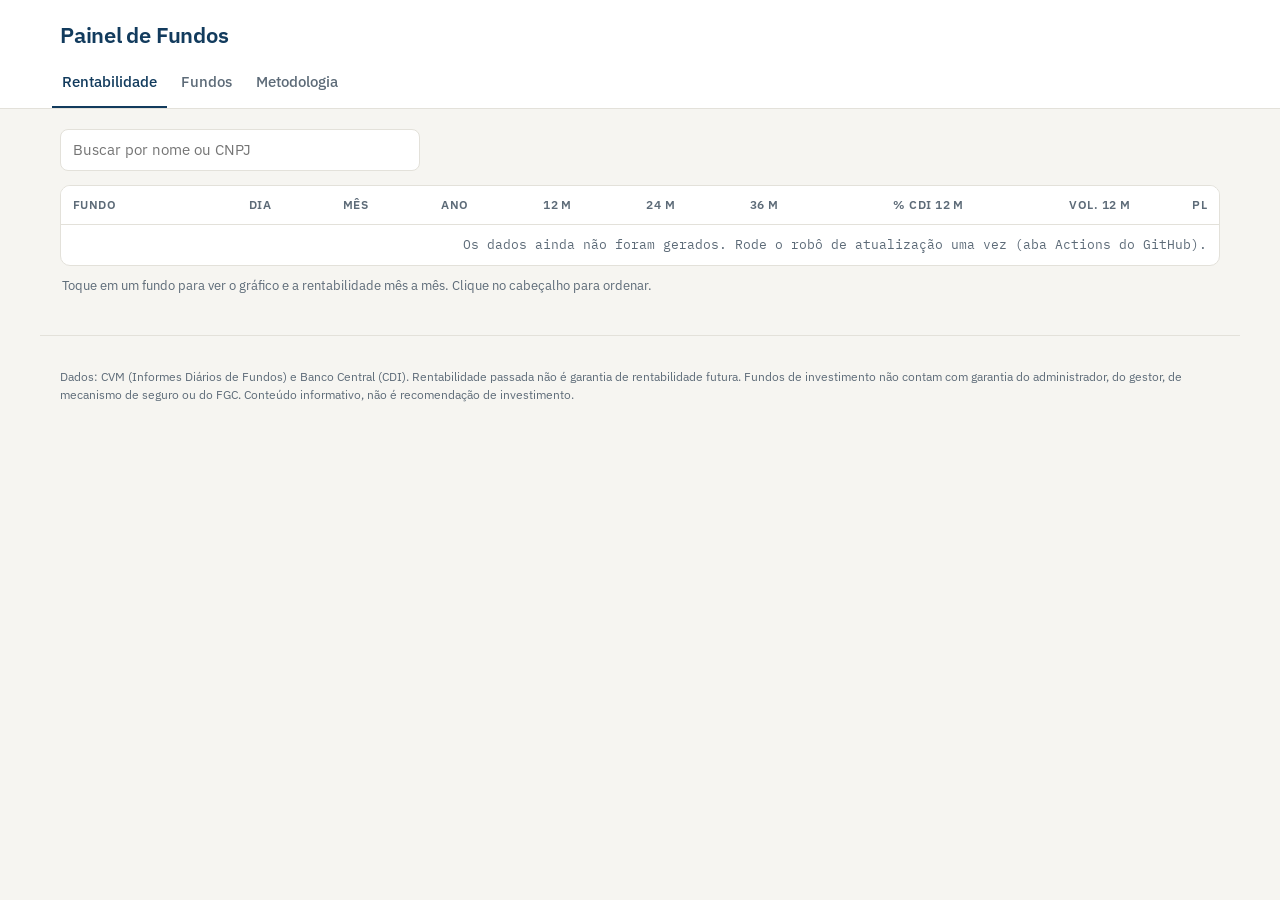
==== docs/index.html @ d27b445f "Add files via upload" ====
<!doctype html>
<html lang="pt-BR">
<head>
  <meta charset="utf-8">
  <meta name="viewport" content="width=device-width, initial-scale=1">
  <title>Painel de Fundos</title>
  <meta name="description" content="Rentabilidade de fundos de investimento com base nos informes diários da CVM.">
  <link rel="preconnect" href="https://fonts.googleapis.com">
  <link rel="preconnect" href="https://fonts.gstatic.com" crossorigin>
  <link href="https://fonts.googleapis.com/css2?family=IBM+Plex+Sans:wght@400;500;600&family=IBM+Plex+Mono:wght@400;500&display=swap" rel="stylesheet">
  <link rel="stylesheet" href="style.css">
  <link rel="icon" href="data:image/svg+xml,%3Csvg xmlns='http://www.w3.org/2000/svg' viewBox='0 0 32 32'%3E%3Crect width='32' height='32' rx='7' fill='%23123b5d'/%3E%3Cpath d='M7 22l6-7 5 4 7-9' stroke='%23fff' stroke-width='3' fill='none' stroke-linecap='round' stroke-linejoin='round'/%3E%3C/svg%3E">
</head>
<body>
  <header class="topo">
    <div class="topo-int">
      <div>
        <h1 id="titulo">Painel de Fundos</h1>
        <p id="subtitulo" class="sub"></p>
      </div>
      <div class="carimbo" id="carimbo">Carregando…</div>
    </div>
    <nav class="abas" role="tablist">
      <button role="tab" class="aba ativa" data-aba="rent">Rentabilidade</button>
      <button role="tab" class="aba" data-aba="fundos">Fundos</button>
      <button role="tab" class="aba" data-aba="metodo">Metodologia</button>
    </nav>
  </header>

  <main>
    <!-- ===================== RENTABILIDADE ===================== -->
    <section id="aba-rent" class="painel ativo">
      <div class="filtros">
        <input id="busca" type="search" placeholder="Buscar por nome ou CNPJ" autocomplete="off">
        <div id="categorias" class="chips"></div>
      </div>

      <div class="tabela-wrap">
        <table class="tabela" id="tabela">
          <thead>
            <tr>
              <th data-col="nome" class="txt fixa">Fundo</th>
              <th data-col="dia">Dia</th>
              <th data-col="mes">Mês</th>
              <th data-col="ano">Ano</th>
              <th data-col="m12">12 m</th>
              <th data-col="m24">24 m</th>
              <th data-col="m36">36 m</th>
              <th data-col="pct12">% CDI 12 m</th>
              <th data-col="vol12">Vol. 12 m</th>
              <th data-col="pl">PL</th>
            </tr>
          </thead>
          <tbody id="corpo"></tbody>
        </table>
      </div>
      <p class="nota">Toque em um fundo para ver o gráfico e a rentabilidade mês a mês. Clique no cabeçalho para ordenar.</p>
    </section>

    <!-- ===================== FUNDOS (gestão) ===================== -->
    <section id="aba-fundos" class="painel">
      <div class="cartao gestao">
        <div>
          <h2>Lista de fundos acompanhados</h2>
          <p>A lista fica no arquivo <code>fundos.yaml</code> do repositório. Ao salvar uma alteração, o robô roda sozinho, baixa o histórico dos fundos novos e republica o site em poucos minutos.</p>
        </div>
        <div class="acoes" id="acoes-gestao"></div>
      </div>
      <div id="avisos"></div>
      <div class="tabela-wrap">
        <table class="tabela simples">
          <thead><tr><th class="txt">Fundo</th><th class="txt">CNPJ</th><th class="txt">Categoria</th><th class="txt">Situação</th><th>Última cota</th><th>Histórico desde</th></tr></thead>
          <tbody id="corpo-fundos"></tbody>
        </table>
      </div>
    </section>

    <!-- ===================== METODOLOGIA ===================== -->
    <section id="aba-metodo" class="painel">
      <div class="cartao texto">
        <h2>Fonte dos dados</h2>
        <p>As cotas, o patrimônio líquido e o número de cotistas vêm dos <strong>Informes Diários</strong> publicados pela CVM no Portal de Dados Abertos (dados.cvm.gov.br). O CDI vem do Banco Central (SGS, série 12). O painel é atualizado automaticamente todos os dias; como os administradores enviam o informe à CVM com defasagem, a data da última cota costuma ser de 1 a 2 dias úteis atrás.</p>
        <h2>Como calculamos</h2>
        <ul>
          <li><strong>Dia:</strong> variação da cota em relação à cota anterior divulgada.</li>
          <li><strong>Mês / Ano:</strong> variação desde a última cota do mês / ano anterior.</li>
          <li><strong>12, 24, 36 meses:</strong> variação desde a última cota disponível na data equivalente.</li>
          <li><strong>% CDI:</strong> retorno do fundo dividido pelo CDI acumulado no mesmo intervalo de datas.</li>
          <li><strong>Volatilidade:</strong> desvio-padrão dos retornos diários dos últimos 12 meses, anualizado (√252).</li>
          <li><strong>Drawdown máximo:</strong> maior queda da cota a partir de um pico anterior.</li>
        </ul>
        <p>Os retornos são líquidos de taxas de administração e performance (já descontadas na cota) e brutos de impostos.</p>
        <h2>Aviso importante</h2>
        <p class="aviso-legal">Rentabilidade obtida no passado não representa garantia de rentabilidade futura. Fundos de investimento não contam com garantia do administrador, do gestor, de qualquer mecanismo de seguro ou do Fundo Garantidor de Créditos (FGC). Leia a lâmina de informações essenciais e o regulamento antes de investir. Para avaliar a performance de um fundo, é recomendável uma análise de, no mínimo, 12 meses. Este painel tem caráter informativo e não constitui recomendação de investimento.</p>
      </div>
    </section>
  </main>

  <!-- ===================== DETALHE ===================== -->
  <div class="veu" id="veu" hidden></div>
  <aside class="detalhe" id="detalhe" hidden aria-modal="true" role="dialog">
    <div class="det-topo">
      <div>
        <div class="det-cat" id="det-cat"></div>
        <h2 id="det-nome"></h2>
        <div class="det-cnpj" id="det-cnpj"></div>
      </div>
      <button class="fechar" id="fechar" aria-label="Fechar">×</button>
    </div>
    <div class="kpis" id="kpis"></div>
    <div class="grafico-cab">
      <div class="legenda"><span class="lg fundo"></span>Fundo <span class="lg cdi"></span>CDI</div>
      <div class="periodos" id="periodos"></div>
    </div>
    <div class="grafico" id="grafico"></div>
    <h3>Rentabilidade mês a mês</h3>
    <p class="nota">Valor de cima: fundo. Valor de baixo: % do CDI no mês.</p>
    <div class="tabela-wrap"><table class="mensal" id="mensal"></table></div>
    <p class="aviso-legal pequeno">Rentabilidade passada não é garantia de rentabilidade futura. Fundos não contam com garantia do FGC.</p>
  </aside>

  <footer class="rodape">
    <p>Dados: CVM (Informes Diários de Fundos) e Banco Central (CDI). Rentabilidade passada não é garantia de rentabilidade futura. Fundos de investimento não contam com garantia do administrador, do gestor, de mecanismo de seguro ou do FGC. Conteúdo informativo, não é recomendação de investimento.</p>
  </footer>

  <script src="app.js"></script>
</body>
</html>
---- docs/style.css ----
:root {
  --fundo: #f6f5f1;
  --papel: #ffffff;
  --tinta: #14202b;
  --suave: #5d6b78;
  --linha: #e3e1da;
  --marca: #123b5d;
  --marca-2: #2b6a9b;
  --cdi: #b08a3e;
  --pos: #11795a;
  --neg: #b4362c;
  --alerta: #a5670b;
  --hover: #f0eee8;
  --raio: 10px;
  --mono: "IBM Plex Mono", ui-monospace, SFMono-Regular, Menlo, monospace;
  --sans: "IBM Plex Sans", system-ui, -apple-system, "Segoe UI", sans-serif;
}
@media (prefers-color-scheme: dark) {
  :root {
    --fundo: #0e1419; --papel: #151d24; --tinta: #e6ebef; --suave: #93a1ad;
    --linha: #26323c; --marca: #8cc3ee; --marca-2: #8cc3ee; --cdi: #d9b36a;
    --pos: #4cc79b; --neg: #f07a6e; --alerta: #e2a54a; --hover: #1b252e;
  }
}
* { box-sizing: border-box; }
html, body { margin: 0; }
body {
  background: var(--fundo); color: var(--tinta); font-family: var(--sans);
  font-size: 15px; line-height: 1.5; -webkit-font-smoothing: antialiased;
}
code { font-family: var(--mono); font-size: .9em; background: var(--hover); padding: 1px 5px; border-radius: 4px; }

/* topo */
.topo { background: var(--papel); border-bottom: 1px solid var(--linha); position: sticky; top: 0; z-index: 5; }
.topo-int { max-width: 1200px; margin: 0 auto; padding: 18px 20px 8px; display: flex; justify-content: space-between; gap: 16px; align-items: flex-end; flex-wrap: wrap; }
h1 { margin: 0; font-size: 22px; font-weight: 600; letter-spacing: -.01em; color: var(--marca); }
.sub { margin: 2px 0 0; color: var(--suave); font-size: 14px; }
.carimbo { font-family: var(--mono); font-size: 12px; color: var(--suave); text-align: right; }
.carimbo strong { color: var(--tinta); font-weight: 500; }
.abas { max-width: 1200px; margin: 0 auto; padding: 0 12px; display: flex; gap: 4px; overflow-x: auto; }
.aba { background: none; border: 0; padding: 10px 10px 12px; font: inherit; font-weight: 500; color: var(--suave); cursor: pointer; border-bottom: 2px solid transparent; white-space: nowrap; }
.aba:hover { color: var(--tinta); }
.aba.ativa { color: var(--marca); border-bottom-color: var(--marca); }

main { max-width: 1200px; margin: 0 auto; padding: 20px; }
.painel { display: none; }
.painel.ativo { display: block; }

/* filtros */
.filtros { display: flex; gap: 12px; flex-wrap: wrap; align-items: center; margin-bottom: 14px; }
#busca { flex: 1 1 240px; max-width: 360px; padding: 9px 12px; border: 1px solid var(--linha); border-radius: 8px; background: var(--papel); color: var(--tinta); font: inherit; }
#busca:focus { outline: 2px solid var(--marca-2); outline-offset: -1px; }
.chips { display: flex; gap: 6px; flex-wrap: wrap; }
.chip { border: 1px solid var(--linha); background: var(--papel); color: var(--tinta); padding: 6px 12px; border-radius: 99px; font: inherit; font-size: 13px; cursor: pointer; }
.chip.ativo { background: var(--marca); border-color: var(--marca); color: var(--papel); }

/* tabelas */
.tabela-wrap { overflow-x: auto; background: var(--papel); border: 1px solid var(--linha); border-radius: var(--raio); }
.tabela { width: 100%; border-collapse: collapse; font-size: 14px; }
.tabela th, .tabela td { padding: 10px 12px; text-align: right; white-space: nowrap; border-bottom: 1px solid var(--linha); }
.tabela th { font-size: 12px; font-weight: 600; color: var(--suave); text-transform: uppercase; letter-spacing: .04em; cursor: pointer; user-select: none; background: var(--papel); position: sticky; top: 0; }
.tabela.simples th { cursor: default; }
.tabela th.ordem::after { content: " ↓"; }
.tabela th.ordem.asc::after { content: " ↑"; }
.tabela .txt { text-align: left; }
.tabela td { font-family: var(--mono); font-size: 13px; font-variant-numeric: tabular-nums; }
.tabela td.txt { font-family: var(--sans); font-size: 14px; }
.tabela tbody tr { cursor: pointer; }
.tabela.simples tbody tr { cursor: default; }
.tabela tbody tr:hover { background: var(--hover); }
.tabela tbody tr:last-child td { border-bottom: 0; }
.fixa { position: sticky; left: 0; background: var(--papel); z-index: 1; }
tr:hover .fixa { background: var(--hover); }
.nome-fundo { font-weight: 500; white-space: normal; min-width: 200px; max-width: 320px; display: block; }
.meta-fundo { font-family: var(--mono); font-size: 11px; color: var(--suave); }
tr.ref td { background: color-mix(in srgb, var(--cdi) 8%, var(--papel)); cursor: default; }
tr.ref .nome-fundo { color: var(--cdi); }
.pos { color: var(--pos); }
.neg { color: var(--neg); }
.nd { color: var(--suave); }
.nota { color: var(--suave); font-size: 13px; margin: 10px 2px; }

/* cartões */
.cartao { background: var(--papel); border: 1px solid var(--linha); border-radius: var(--raio); padding: 20px; margin-bottom: 16px; }
.cartao h2 { margin: 0 0 6px; font-size: 17px; }
.cartao p { margin: 0 0 10px; color: var(--suave); }
.gestao { display: flex; justify-content: space-between; gap: 20px; flex-wrap: wrap; align-items: center; }
.gestao > div:first-child { flex: 1 1 380px; }
.acoes { display: flex; gap: 8px; flex-wrap: wrap; }
.botao { display: inline-block; padding: 9px 14px; border-radius: 8px; font-weight: 500; text-decoration: none; font-size: 14px; border: 1px solid var(--marca); color: var(--marca); background: var(--papel); }
.botao.primario { background: var(--marca); color: var(--papel); }
.botao[aria-disabled="true"] { opacity: .45; pointer-events: none; }
.texto h2 { margin-top: 18px; }
.texto h2:first-child { margin-top: 0; }
.texto ul { color: var(--suave); padding-left: 20px; }
.texto li { margin-bottom: 4px; }
.aviso-legal { font-size: 13px; color: var(--suave); border-left: 3px solid var(--cdi); padding-left: 12px; }
.aviso-legal.pequeno { font-size: 12px; margin-top: 18px; }
.selo { display: inline-block; padding: 2px 8px; border-radius: 99px; font-size: 12px; font-weight: 500; font-family: var(--sans); }
.selo.ok { background: color-mix(in srgb, var(--pos) 14%, transparent); color: var(--pos); }
.selo.defasado { background: color-mix(in srgb, var(--alerta) 16%, transparent); color: var(--alerta); }
.selo.nao_encontrado { background: color-mix(in srgb, var(--neg) 14%, transparent); color: var(--neg); }
.selo.inativo { background: var(--hover); color: var(--suave); }
.alerta { background: color-mix(in srgb, var(--alerta) 10%, var(--papel)); border: 1px solid color-mix(in srgb, var(--alerta) 35%, transparent); border-radius: var(--raio); padding: 12px 16px; margin-bottom: 16px; font-size: 14px; }
.alerta ul { margin: 6px 0 0; padding-left: 18px; }

/* detalhe */
.veu { position: fixed; inset: 0; background: rgba(10, 18, 26, .45); z-index: 9; }
.detalhe { position: fixed; top: 0; right: 0; bottom: 0; width: min(860px, 100%); background: var(--fundo); z-index: 10; overflow-y: auto; padding: 22px 24px 40px; box-shadow: -12px 0 40px rgba(0,0,0,.18); }
.det-topo { display: flex; justify-content: space-between; gap: 12px; align-items: flex-start; }
.det-topo h2 { margin: 2px 0; font-size: 21px; line-height: 1.25; }
.det-cat { font-size: 12px; text-transform: uppercase; letter-spacing: .06em; color: var(--marca-2); font-weight: 600; }
.det-cnpj { font-family: var(--mono); font-size: 12px; color: var(--suave); }
.fechar { background: var(--papel); border: 1px solid var(--linha); color: var(--tinta); width: 36px; height: 36px; border-radius: 50%; font-size: 22px; line-height: 1; cursor: pointer; flex: none; }
.kpis { display: grid; grid-template-columns: repeat(auto-fit, minmax(112px, 1fr)); gap: 10px; margin: 18px 0; }
.kpi { background: var(--papel); border: 1px solid var(--linha); border-radius: var(--raio); padding: 10px 12px; }
.kpi .r { font-size: 11px; text-transform: uppercase; letter-spacing: .05em; color: var(--suave); }
.kpi .v { font-family: var(--mono); font-size: 18px; font-weight: 500; margin-top: 2px; }
.kpi .s { font-family: var(--mono); font-size: 11px; color: var(--suave); }
.grafico-cab { display: flex; justify-content: space-between; align-items: center; flex-wrap: wrap; gap: 8px; margin-bottom: 8px; }
.legenda { font-size: 13px; color: var(--suave); display: flex; align-items: center; gap: 6px; }
.lg { display: inline-block; width: 14px; height: 3px; border-radius: 2px; margin-left: 8px; }
.lg.fundo { background: var(--marca-2); margin-left: 0; }
.lg.cdi { background: var(--cdi); }
.periodos { display: flex; gap: 4px; }
.periodos button { border: 1px solid var(--linha); background: var(--papel); color: var(--tinta); font: inherit; font-size: 12px; padding: 4px 9px; border-radius: 6px; cursor: pointer; }
.periodos button.ativo { background: var(--marca); color: var(--papel); border-color: var(--marca); }
.periodos button:disabled { opacity: .35; cursor: default; }
.grafico { background: var(--papel); border: 1px solid var(--linha); border-radius: var(--raio); padding: 8px; position: relative; }
.grafico svg { display: block; width: 100%; height: auto; }
.grafico .eixo { font-family: var(--mono); font-size: 10px; fill: var(--suave); }
.grafico .grade { stroke: var(--linha); stroke-width: 1; }
.grafico .zero { stroke: var(--suave); stroke-width: 1; stroke-dasharray: 3 3; opacity: .6; }
.dica { position: absolute; pointer-events: none; background: var(--tinta); color: var(--papel); font-family: var(--mono); font-size: 11px; padding: 6px 8px; border-radius: 6px; white-space: nowrap; transform: translate(-50%, -110%); }
.detalhe h3 { margin: 26px 0 0; font-size: 16px; }
.mensal { border-collapse: collapse; width: 100%; font-family: var(--mono); font-size: 12px; font-variant-numeric: tabular-nums; }
.mensal th, .mensal td { padding: 6px 7px; text-align: right; border-bottom: 1px solid var(--linha); white-space: nowrap; }
.mensal th { font-family: var(--sans); font-size: 11px; color: var(--suave); font-weight: 600; text-transform: uppercase; }
.mensal td:first-child, .mensal th:first-child { text-align: left; font-weight: 600; position: sticky; left: 0; background: var(--papel); }
.mensal td.tot { font-weight: 600; border-left: 1px solid var(--linha); }
.mensal .p { display: block; font-size: 10px; color: var(--suave); }

.rodape { max-width: 1200px; margin: 10px auto 0; padding: 20px; font-size: 12px; color: var(--suave); border-top: 1px solid var(--linha); }
.vazio { padding: 30px; text-align: center; color: var(--suave); font-family: var(--sans); }

@media (max-width: 640px) {
  .topo-int { padding: 14px 16px 6px; }
  .carimbo { text-align: left; }
  main { padding: 14px 16px; }
  h1 { font-size: 19px; }
  .detalhe { padding: 16px 16px 40px; }
  .nome-fundo { min-width: 150px; max-width: 180px; }
  .tabela th, .tabela td { padding: 9px 9px; }
}
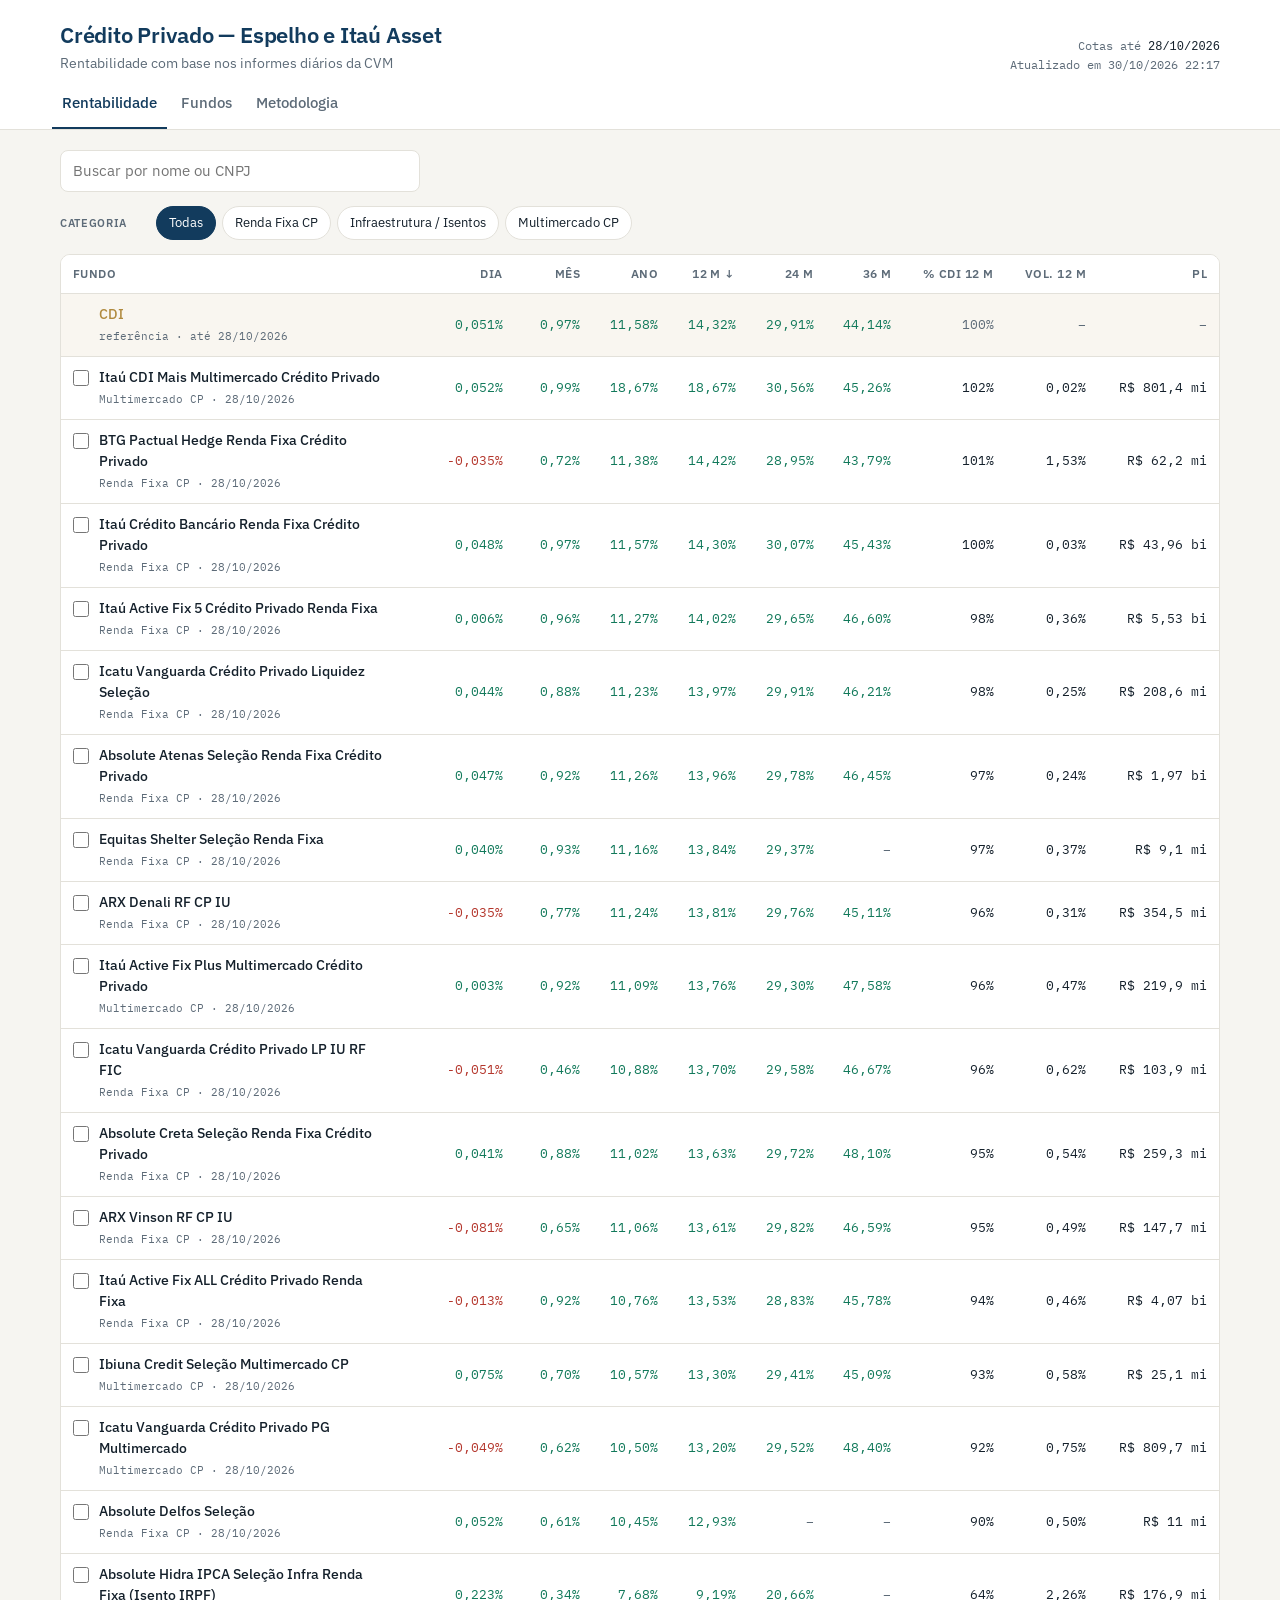
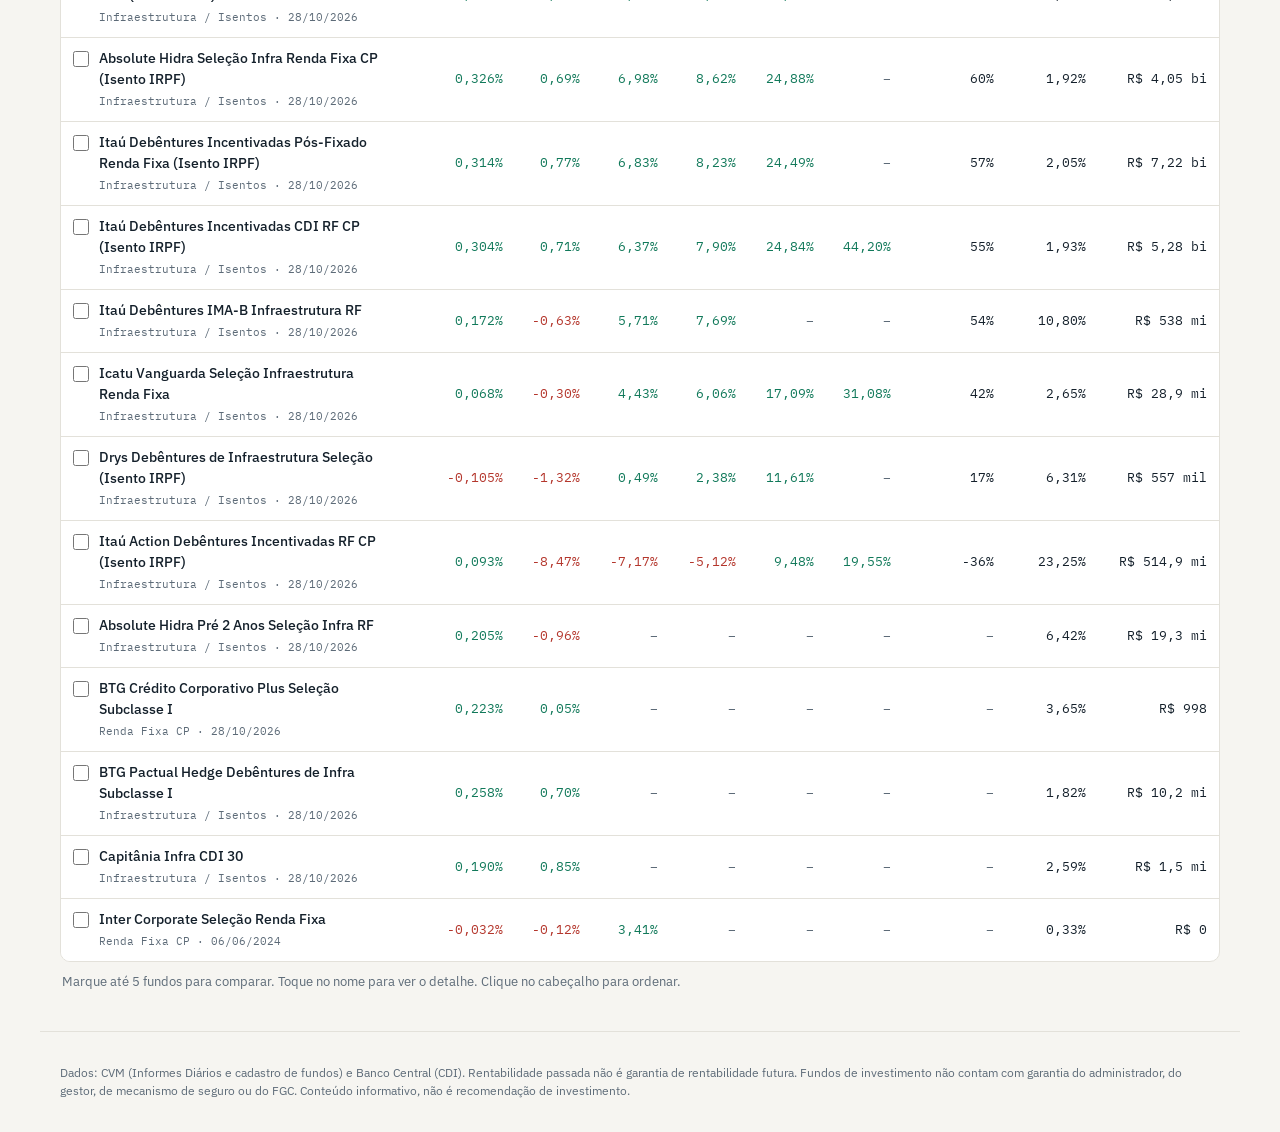
==== commit 32dce30d: "Add files via upload" ====
--- a/docs/index.html
+++ b/docs/index.html
@@ -32,7 +32,14 @@
     <section id="aba-rent" class="painel ativo">
       <div class="filtros">
         <input id="busca" type="search" placeholder="Buscar por nome ou CNPJ" autocomplete="off">
-        <div id="categorias" class="chips"></div>
+        <label class="chave-gu" title="Mostra o retorno equivalente bruto dos fundos isentos de IR">
+          <input type="checkbox" id="gu"><span class="trilho"></span>
+          <span>Gross-up dos isentos <small id="gu-aliq"></small></span>
+        </label>
+      </div>
+      <div class="filtros-chips">
+        <div class="grupo-chips"><span class="rotulo-chips">Categoria</span><div id="categorias" class="chips"></div></div>
+        <div class="grupo-chips" id="grupo-dist"><span class="rotulo-chips">Distribuição</span><div id="distribuicoes" class="chips"></div></div>
       </div>
 
       <div class="tabela-wrap">
@@ -54,7 +61,7 @@
           <tbody id="corpo"></tbody>
         </table>
       </div>
-      <p class="nota">Toque em um fundo para ver o gráfico e a rentabilidade mês a mês. Clique no cabeçalho para ordenar.</p>
+      <p class="nota" id="nota-tabela">Marque até 5 fundos para comparar. Toque no nome para ver o detalhe. Clique no cabeçalho para ordenar.</p>
     </section>
 
     <!-- ===================== FUNDOS (gestão) ===================== -->
@@ -62,14 +69,14 @@
       <div class="cartao gestao">
         <div>
           <h2>Lista de fundos acompanhados</h2>
-          <p>A lista fica no arquivo <code>fundos.yaml</code> do repositório. Ao salvar uma alteração, o robô roda sozinho, baixa o histórico dos fundos novos e republica o site em poucos minutos.</p>
+          <p>A lista fica no arquivo <code>fundos.yaml</code> do repositório e só o dono do repositório pode alterá-la. Ao salvar uma alteração, o robô roda sozinho, baixa o histórico dos fundos novos e republica o site em poucos minutos.</p>
         </div>
         <div class="acoes" id="acoes-gestao"></div>
       </div>
       <div id="avisos"></div>
       <div class="tabela-wrap">
         <table class="tabela simples">
-          <thead><tr><th class="txt">Fundo</th><th class="txt">CNPJ</th><th class="txt">Categoria</th><th class="txt">Situação</th><th>Última cota</th><th>Histórico desde</th></tr></thead>
+          <thead><tr><th class="txt">Fundo</th><th class="txt">CNPJ</th><th class="txt">Categoria</th><th class="txt">Distribuição</th><th class="txt">IR</th><th class="txt">Situação</th><th>Última cota</th><th>Histórico desde</th></tr></thead>
           <tbody id="corpo-fundos"></tbody>
         </table>
       </div>
@@ -79,48 +86,51 @@
     <section id="aba-metodo" class="painel">
       <div class="cartao texto">
         <h2>Fonte dos dados</h2>
-        <p>As cotas, o patrimônio líquido e o número de cotistas vêm dos <strong>Informes Diários</strong> publicados pela CVM no Portal de Dados Abertos (dados.cvm.gov.br). O CDI vem do Banco Central (SGS, série 12). O painel é atualizado automaticamente todos os dias; como os administradores enviam o informe à CVM com defasagem, a data da última cota costuma ser de 1 a 2 dias úteis atrás.</p>
+        <p>As cotas, o patrimônio líquido, as captações e o número de cotistas vêm dos <strong>Informes Diários</strong> publicados pela CVM no Portal de Dados Abertos (dados.cvm.gov.br). Gestor, administrador e classificação vêm do <strong>cadastro de fundos da CVM</strong>. O CDI vem do Banco Central (SGS, série 12). O painel é atualizado automaticamente duas vezes por dia; como os administradores enviam o informe à CVM com defasagem, a data da última cota costuma ser de 1 a 2 dias úteis atrás.</p>
         <h2>Como calculamos</h2>
         <ul>
           <li><strong>Dia:</strong> variação da cota em relação à cota anterior divulgada.</li>
           <li><strong>Mês / Ano:</strong> variação desde a última cota do mês / ano anterior.</li>
-          <li><strong>12, 24, 36 meses:</strong> variação desde a última cota disponível na data equivalente.</li>
+          <li><strong>12, 24, 36 meses:</strong> variação desde a cota da data equivalente.</li>
           <li><strong>% CDI:</strong> retorno do fundo dividido pelo CDI acumulado no mesmo intervalo de datas.</li>
           <li><strong>Volatilidade:</strong> desvio-padrão dos retornos diários dos últimos 12 meses, anualizado (√252).</li>
-          <li><strong>Drawdown máximo:</strong> maior queda da cota a partir de um pico anterior.</li>
+          <li><strong>Maior queda (drawdown):</strong> maior perda da cota a partir de um pico anterior.</li>
+          <li><strong>Consistência:</strong> em quantos dos últimos 24 meses fechados o fundo rendeu pelo menos o CDI.</li>
         </ul>
         <p>Os retornos são líquidos de taxas de administração e performance (já descontadas na cota) e brutos de impostos.</p>
+        <h2>Gross-up dos fundos isentos</h2>
+        <p>Fundos de debêntures incentivadas (Lei 12.431) são isentos de IR para pessoa física, enquanto os demais pagam IR no resgate. Para comparar os dois na mesma base, a opção <em>Gross-up dos isentos</em> mostra o retorno bruto que um fundo tributado precisaria entregar para chegar ao mesmo resultado líquido: <strong>retorno ÷ (1 − alíquota)</strong>. Usamos a alíquota de <span class="aliq-txt">15%</span> (prazo acima de 2 anos). Valores com gross-up aparecem marcados com <span class="tag-gu">GU</span>.</p>
+        <h2>Qualidade dos dados</h2>
+        <p>O robô verifica os dados todos os dias. Se faltam cotas de um fundo na CVM por mais de 10 dias, os períodos que dependem dessas datas aparecem como “–”, em vez de um número calculado sobre uma base errada. Variações diárias muito fora do padrão do próprio fundo são sinalizadas: quando vários fundos da lista se movem juntos no mesmo dia, o caso é tratado como movimento de mercado; quando só um fundo se move, aparece um alerta para conferência. Os dados nunca são alterados: o painel mostra exatamente o que está na CVM.</p>
         <h2>Aviso importante</h2>
         <p class="aviso-legal">Rentabilidade obtida no passado não representa garantia de rentabilidade futura. Fundos de investimento não contam com garantia do administrador, do gestor, de qualquer mecanismo de seguro ou do Fundo Garantidor de Créditos (FGC). Leia a lâmina de informações essenciais e o regulamento antes de investir. Para avaliar a performance de um fundo, é recomendável uma análise de, no mínimo, 12 meses. Este painel tem caráter informativo e não constitui recomendação de investimento.</p>
       </div>
     </section>
   </main>
 
-  <!-- ===================== DETALHE ===================== -->
+  <!-- barra de comparação -->
+  <div class="barra-comp" id="barra-comp" hidden>
+    <span id="barra-txt"></span>
+    <button class="botao" id="limpar-comp">Limpar</button>
+    <button class="botao primario" id="abrir-comp">Comparar</button>
+  </div>
+
+  <!-- painel lateral (detalhe ou comparação) -->
   <div class="veu" id="veu" hidden></div>
   <aside class="detalhe" id="detalhe" hidden aria-modal="true" role="dialog">
     <div class="det-topo">
-      <div>
-        <div class="det-cat" id="det-cat"></div>
-        <h2 id="det-nome"></h2>
-        <div class="det-cnpj" id="det-cnpj"></div>
+      <div id="det-cab"></div>
+      <div class="det-botoes">
+        <button class="mini" id="copiar" title="Copiar link">Copiar link</button>
+        <button class="fechar" id="fechar" aria-label="Fechar">×</button>
       </div>
-      <button class="fechar" id="fechar" aria-label="Fechar">×</button>
     </div>
-    <div class="kpis" id="kpis"></div>
-    <div class="grafico-cab">
-      <div class="legenda"><span class="lg fundo"></span>Fundo <span class="lg cdi"></span>CDI</div>
-      <div class="periodos" id="periodos"></div>
-    </div>
-    <div class="grafico" id="grafico"></div>
-    <h3>Rentabilidade mês a mês</h3>
-    <p class="nota">Valor de cima: fundo. Valor de baixo: % do CDI no mês.</p>
-    <div class="tabela-wrap"><table class="mensal" id="mensal"></table></div>
+    <div id="det-corpo"></div>
     <p class="aviso-legal pequeno">Rentabilidade passada não é garantia de rentabilidade futura. Fundos não contam com garantia do FGC.</p>
   </aside>
 
   <footer class="rodape">
-    <p>Dados: CVM (Informes Diários de Fundos) e Banco Central (CDI). Rentabilidade passada não é garantia de rentabilidade futura. Fundos de investimento não contam com garantia do administrador, do gestor, de mecanismo de seguro ou do FGC. Conteúdo informativo, não é recomendação de investimento.</p>
+    <p>Dados: CVM (Informes Diários e cadastro de fundos) e Banco Central (CDI). Rentabilidade passada não é garantia de rentabilidade futura. Fundos de investimento não contam com garantia do administrador, do gestor, de mecanismo de seguro ou do FGC. Conteúdo informativo, não é recomendação de investimento.</p>
   </footer>
 
   <script src="app.js"></script>
--- a/docs/style.css
+++ b/docs/style.css
@@ -11,6 +11,7 @@
   --neg: #b4362c;
   --alerta: #a5670b;
   --hover: #f0eee8;
+  --s1: #2563a8; --s2: #d0582a; --s3: #1d8a5a; --s4: #8a4fc4; --s5: #c2185b;
   --raio: 10px;
   --mono: "IBM Plex Mono", ui-monospace, SFMono-Regular, Menlo, monospace;
   --sans: "IBM Plex Sans", system-ui, -apple-system, "Segoe UI", sans-serif;
@@ -20,6 +21,7 @@
     --fundo: #0e1419; --papel: #151d24; --tinta: #e6ebef; --suave: #93a1ad;
     --linha: #26323c; --marca: #8cc3ee; --marca-2: #8cc3ee; --cdi: #d9b36a;
     --pos: #4cc79b; --neg: #f07a6e; --alerta: #e2a54a; --hover: #1b252e;
+    --s1: #7fb6ea; --s2: #f08a5d; --s3: #5fcf9a; --s4: #b994ec; --s5: #f06d9e;
   }
 }
 * { box-sizing: border-box; }
@@ -120,8 +122,8 @@
 .grafico-cab { display: flex; justify-content: space-between; align-items: center; flex-wrap: wrap; gap: 8px; margin-bottom: 8px; }
 .legenda { font-size: 13px; color: var(--suave); display: flex; align-items: center; gap: 6px; }
 .lg { display: inline-block; width: 14px; height: 3px; border-radius: 2px; margin-left: 8px; }
-.lg.fundo { background: var(--marca-2); margin-left: 0; }
-.lg.cdi { background: var(--cdi); }
+.lg:first-child { margin-left: 0; }
+.lg.tracejado { background: repeating-linear-gradient(90deg, var(--cdi) 0 5px, transparent 5px 8px); }
 .periodos { display: flex; gap: 4px; }
 .periodos button { border: 1px solid var(--linha); background: var(--papel); color: var(--tinta); font: inherit; font-size: 12px; padding: 4px 9px; border-radius: 6px; cursor: pointer; }
 .periodos button.ativo { background: var(--marca); color: var(--papel); border-color: var(--marca); }
@@ -152,3 +154,74 @@
   .nome-fundo { min-width: 150px; max-width: 180px; }
   .tabela th, .tabela td { padding: 9px 9px; }
 }
+
+/* ---------- v2 ---------- */
+.mono { font-family: var(--mono); font-size: 12px; }
+.filtros { justify-content: space-between; }
+.filtros-chips { display: flex; flex-direction: column; gap: 8px; margin-bottom: 14px; }
+.grupo-chips { display: flex; align-items: center; gap: 10px; flex-wrap: wrap; }
+.grupo-chips[hidden] { display: none; }
+.rotulo-chips { font-size: 11px; text-transform: uppercase; letter-spacing: .06em; color: var(--suave); font-weight: 600; min-width: 86px; }
+.chave-gu { display: inline-flex; align-items: center; gap: 8px; font-size: 14px; cursor: pointer; user-select: none; }
+.chave-gu[hidden] { display: none; }
+.chave-gu input { position: absolute; opacity: 0; width: 1px; height: 1px; }
+.chave-gu .trilho { width: 34px; height: 20px; border-radius: 99px; background: var(--linha); position: relative; transition: background .15s; flex: none; }
+.chave-gu .trilho::after { content: ""; position: absolute; top: 2px; left: 2px; width: 16px; height: 16px; border-radius: 50%; background: var(--papel); box-shadow: 0 1px 2px rgba(0,0,0,.25); transition: transform .15s; }
+.chave-gu input:checked + .trilho { background: var(--marca); }
+.chave-gu input:checked + .trilho::after { transform: translateX(14px); }
+.chave-gu input:focus-visible + .trilho { outline: 2px solid var(--marca-2); outline-offset: 2px; }
+.chave-gu small { color: var(--suave); }
+
+.cel-fundo { display: flex; align-items: flex-start; gap: 10px; }
+.ck { margin: 3px 0 0; width: 16px; height: 16px; accent-color: var(--marca); cursor: pointer; flex: none; }
+.ck-vazio { width: 16px; flex: none; }
+.nome-fundo.link { background: none; border: 0; padding: 0; font: inherit; font-weight: 500; color: var(--tinta); text-align: left; cursor: pointer; }
+.nome-fundo.link:hover { color: var(--marca-2); text-decoration: underline; }
+tr.sel td, tr.sel .fixa { background: color-mix(in srgb, var(--marca-2) 7%, var(--papel)); }
+.tag-isento { color: var(--pos); font-weight: 500; font-family: var(--sans); }
+.tag-alerta { color: var(--alerta); font-weight: 500; font-family: var(--sans); }
+.tag-gu { font-family: var(--sans); font-size: 9px; font-weight: 600; letter-spacing: .04em; color: var(--marca-2); border: 1px solid currentColor; border-radius: 3px; padding: 0 3px; vertical-align: 1px; }
+td.gu { font-style: italic; }
+td.gu::after { content: "GU"; font-family: var(--sans); font-style: normal; font-size: 8px; font-weight: 600; color: var(--marca-2); margin-left: 2px; vertical-align: 5px; }
+.selo.sem_dados_recentes { background: color-mix(in srgb, var(--neg) 14%, transparent); color: var(--neg); }
+
+.barra-comp { position: fixed; left: 50%; bottom: 18px; transform: translateX(-50%); z-index: 8; background: var(--tinta); color: var(--papel); border-radius: 12px; padding: 10px 10px 10px 18px; display: flex; align-items: center; gap: 10px; box-shadow: 0 10px 30px rgba(0,0,0,.25); font-size: 14px; max-width: calc(100% - 32px); }
+.barra-comp[hidden] { display: none; }
+.barra-comp .botao { padding: 7px 12px; border-color: color-mix(in srgb, var(--papel) 40%, transparent); color: var(--papel); background: transparent; cursor: pointer; font: inherit; font-weight: 500; }
+.barra-comp .botao.primario { background: var(--papel); color: var(--tinta); border-color: var(--papel); }
+.barra-comp .botao:disabled { opacity: .4; cursor: default; }
+.toast { position: fixed; left: 50%; top: 18px; transform: translate(-50%, -80px); background: var(--tinta); color: var(--papel); padding: 9px 16px; border-radius: 8px; font-size: 14px; z-index: 20; transition: transform .2s; }
+.toast.on { transform: translate(-50%, 0); }
+
+.det-botoes { display: flex; gap: 8px; align-items: center; flex: none; }
+.mini { background: var(--papel); border: 1px solid var(--linha); color: var(--tinta); border-radius: 8px; padding: 7px 10px; font: inherit; font-size: 13px; cursor: pointer; }
+.alertas-fundo { margin-top: 14px; display: grid; gap: 6px; }
+.al { font-size: 13px; padding: 8px 12px; border-radius: 8px; border: 1px solid var(--linha); background: var(--papel); }
+.al.atencao, .al.erro { border-color: color-mix(in srgb, var(--alerta) 40%, transparent); background: color-mix(in srgb, var(--alerta) 8%, var(--papel)); }
+.al.info { color: var(--suave); }
+.grafico.baixo { margin-top: 8px; }
+.grafico + h3, .grafico + .nota + .tabela-wrap { margin-top: 20px; }
+.dica { transform: translate(-50%, -100%); line-height: 1.5; white-space: nowrap; }
+.legenda.multi { flex-wrap: wrap; row-gap: 4px; }
+.grafico-cab.direita { justify-content: flex-end; }
+.cadastro { display: grid; grid-template-columns: repeat(auto-fit, minmax(220px, 1fr)); gap: 0; margin: 10px 0 0; background: var(--papel); border: 1px solid var(--linha); border-radius: var(--raio); overflow: hidden; }
+.cadastro div { padding: 10px 14px; border-bottom: 1px solid var(--linha); }
+.cadastro dt { font-size: 11px; text-transform: uppercase; letter-spacing: .05em; color: var(--suave); }
+.cadastro dd { margin: 2px 0 0; font-size: 14px; }
+
+.comp-tab { width: 100%; border-collapse: collapse; font-size: 13px; }
+.comp-tab th, .comp-tab td { padding: 8px 10px; border-bottom: 1px solid var(--linha); text-align: right; vertical-align: top; }
+.comp-tab thead th { font-size: 12px; font-weight: 600; text-align: right; min-width: 120px; line-height: 1.35; }
+.comp-tab thead th .lg { margin: 0 6px 0 0; vertical-align: 2px; }
+.comp-tab tbody th { text-align: left; font-weight: 500; color: var(--suave); white-space: nowrap; position: sticky; left: 0; background: var(--papel); }
+.comp-tab td { font-family: var(--mono); font-variant-numeric: tabular-nums; }
+.comp-tab td small { color: var(--suave); }
+.comp-tab tr.sec th { font-size: 11px; text-transform: uppercase; letter-spacing: .06em; color: var(--marca-2); font-weight: 600; background: var(--hover); padding-top: 10px; }
+@media (max-width: 640px) {
+  .rotulo-chips { min-width: 0; width: 100%; }
+  .barra-comp { left: 16px; right: 16px; transform: none; max-width: none; }
+  .barra-comp #barra-txt { flex: 1; font-size: 13px; }
+  .mini { padding: 6px 8px; }
+}
+.kpi .v { white-space: nowrap; font-size: 17px; }
+.nome-fundo { max-width: 290px; }
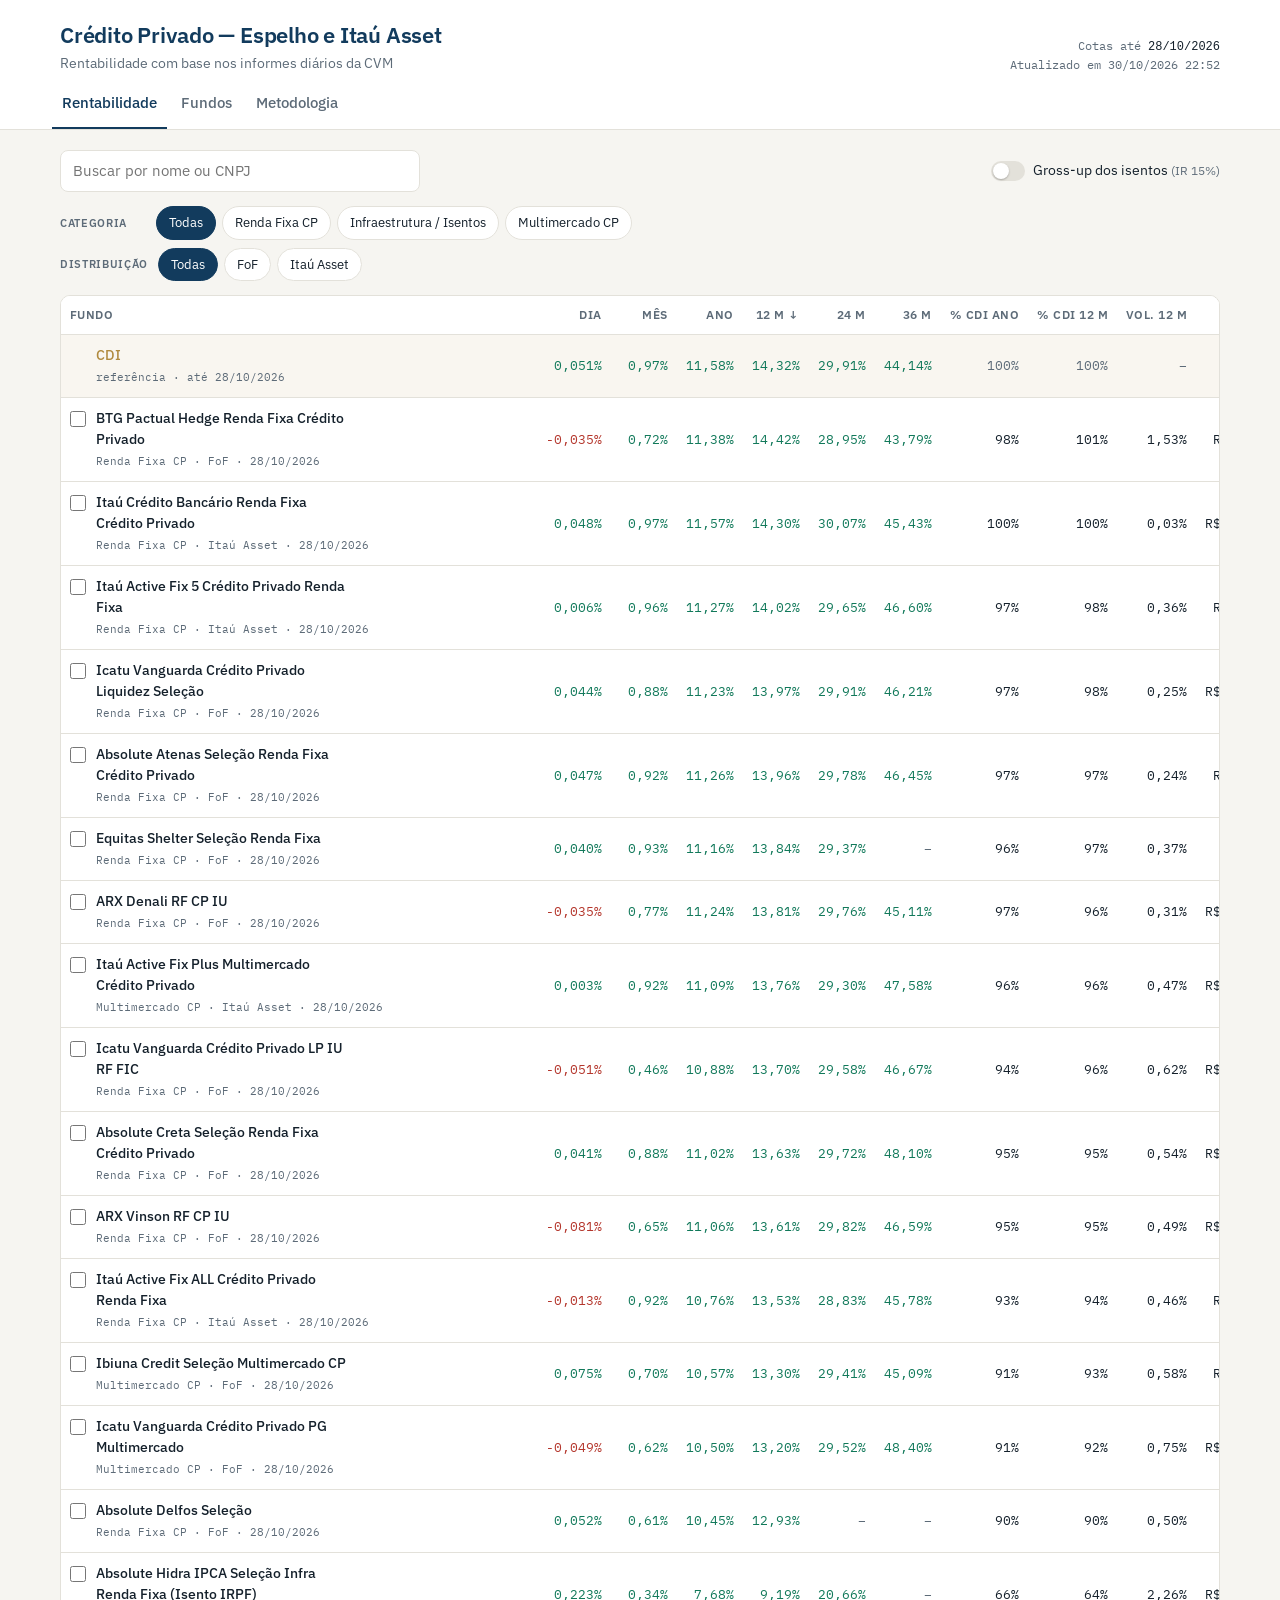
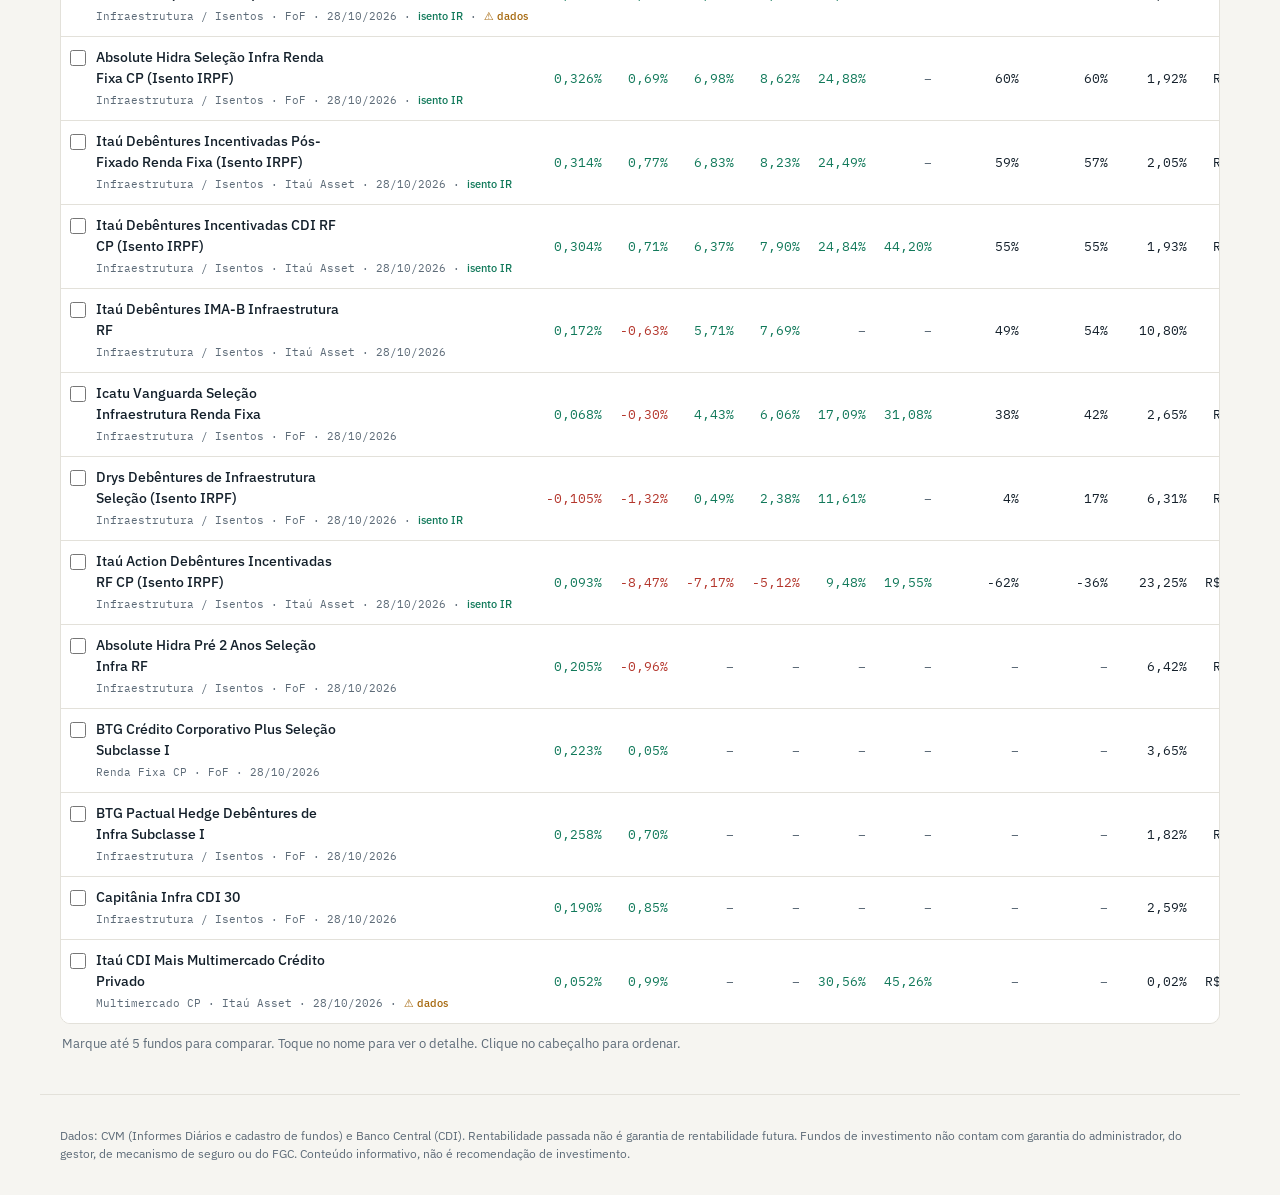
==== commit 39fad487: "Add files via upload" ====
--- a/docs/index.html
+++ b/docs/index.html
@@ -53,6 +53,7 @@
               <th data-col="m12">12 m</th>
               <th data-col="m24">24 m</th>
               <th data-col="m36">36 m</th>
+              <th data-col="pctano" title="% do CDI no ano (YTD)">% CDI Ano</th>
               <th data-col="pct12">% CDI 12 m</th>
               <th data-col="vol12">Vol. 12 m</th>
               <th data-col="pl">PL</th>
@@ -66,13 +67,6 @@
 
     <!-- ===================== FUNDOS (gestão) ===================== -->
     <section id="aba-fundos" class="painel">
-      <div class="cartao gestao">
-        <div>
-          <h2>Lista de fundos acompanhados</h2>
-          <p>A lista fica no arquivo <code>fundos.yaml</code> do repositório e só o dono do repositório pode alterá-la. Ao salvar uma alteração, o robô roda sozinho, baixa o histórico dos fundos novos e republica o site em poucos minutos.</p>
-        </div>
-        <div class="acoes" id="acoes-gestao"></div>
-      </div>
       <div id="avisos"></div>
       <div class="tabela-wrap">
         <table class="tabela simples">
--- a/docs/style.css
+++ b/docs/style.css
@@ -225,3 +225,5 @@
 }
 .kpi .v { white-space: nowrap; font-size: 17px; }
 .nome-fundo { max-width: 290px; }
+.tabela th, .tabela td { padding: 10px 9px; }
+.nome-fundo { min-width: 180px; max-width: 250px; }
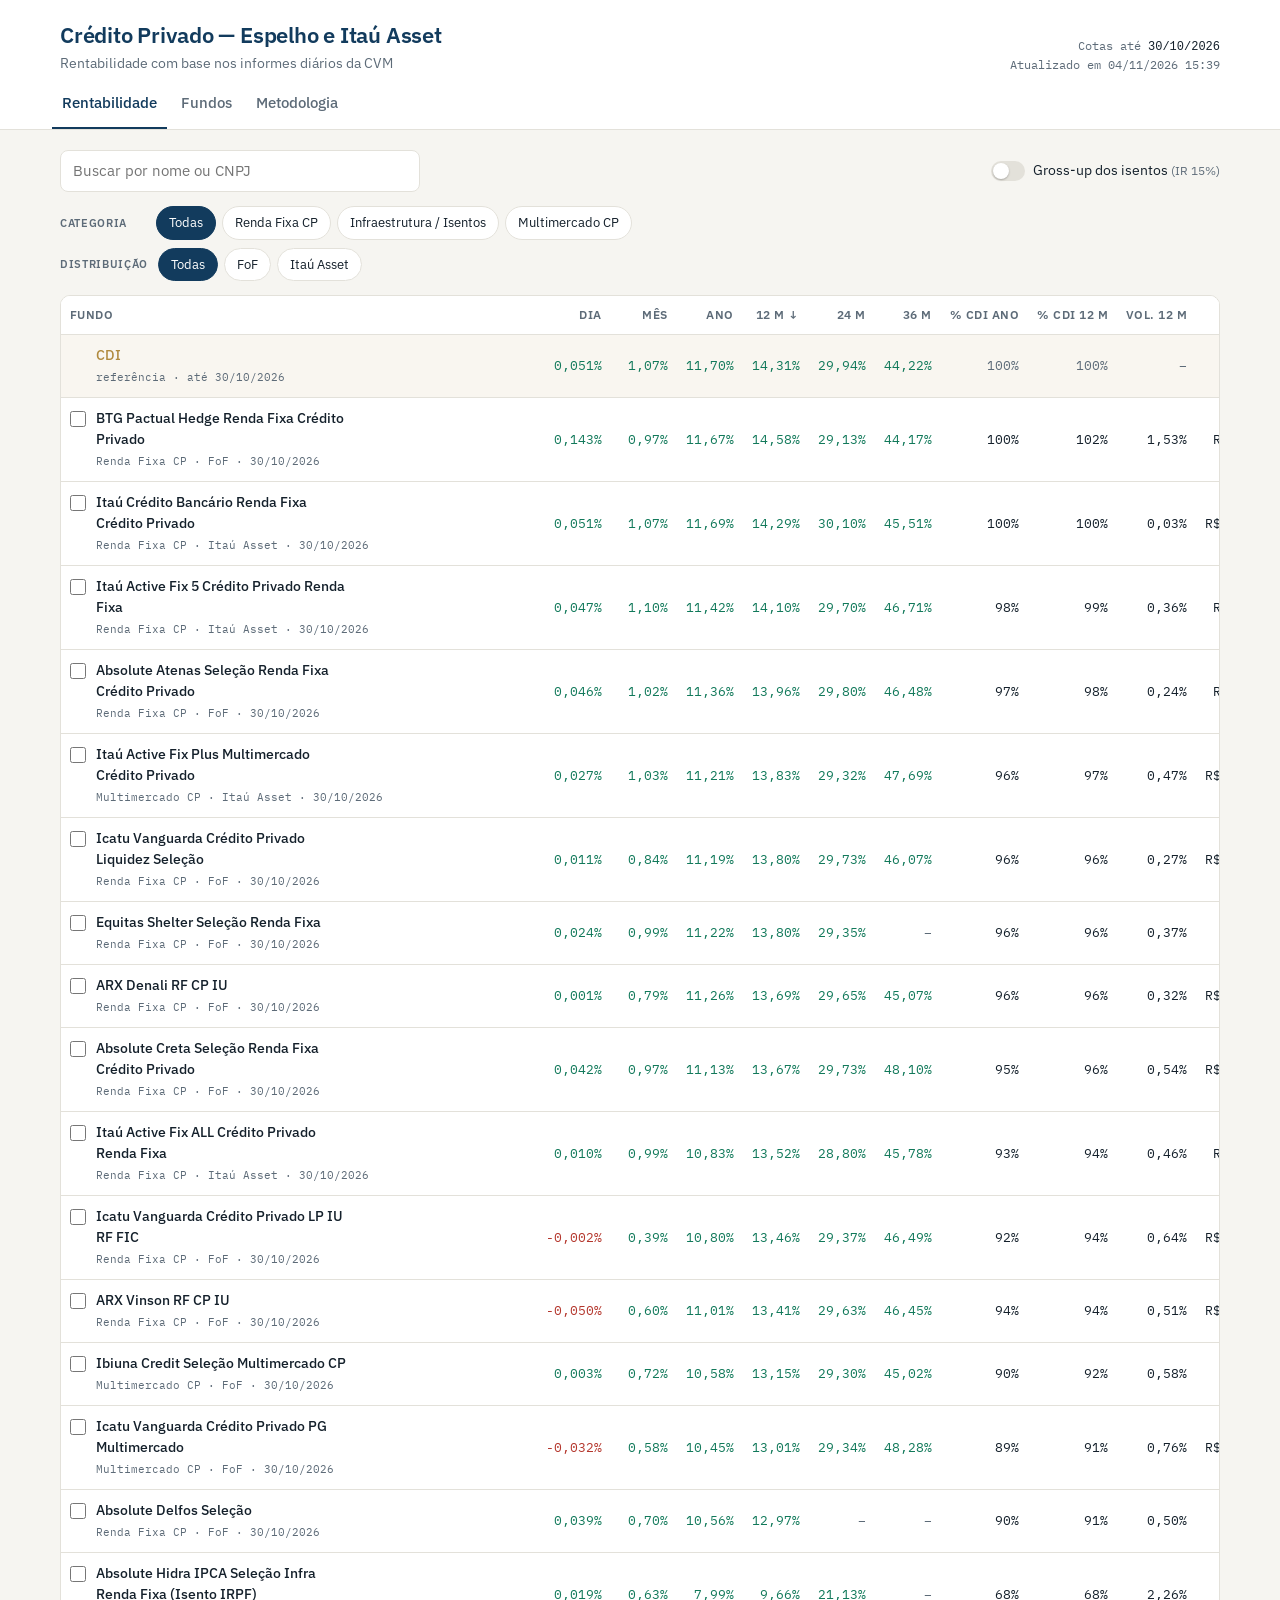
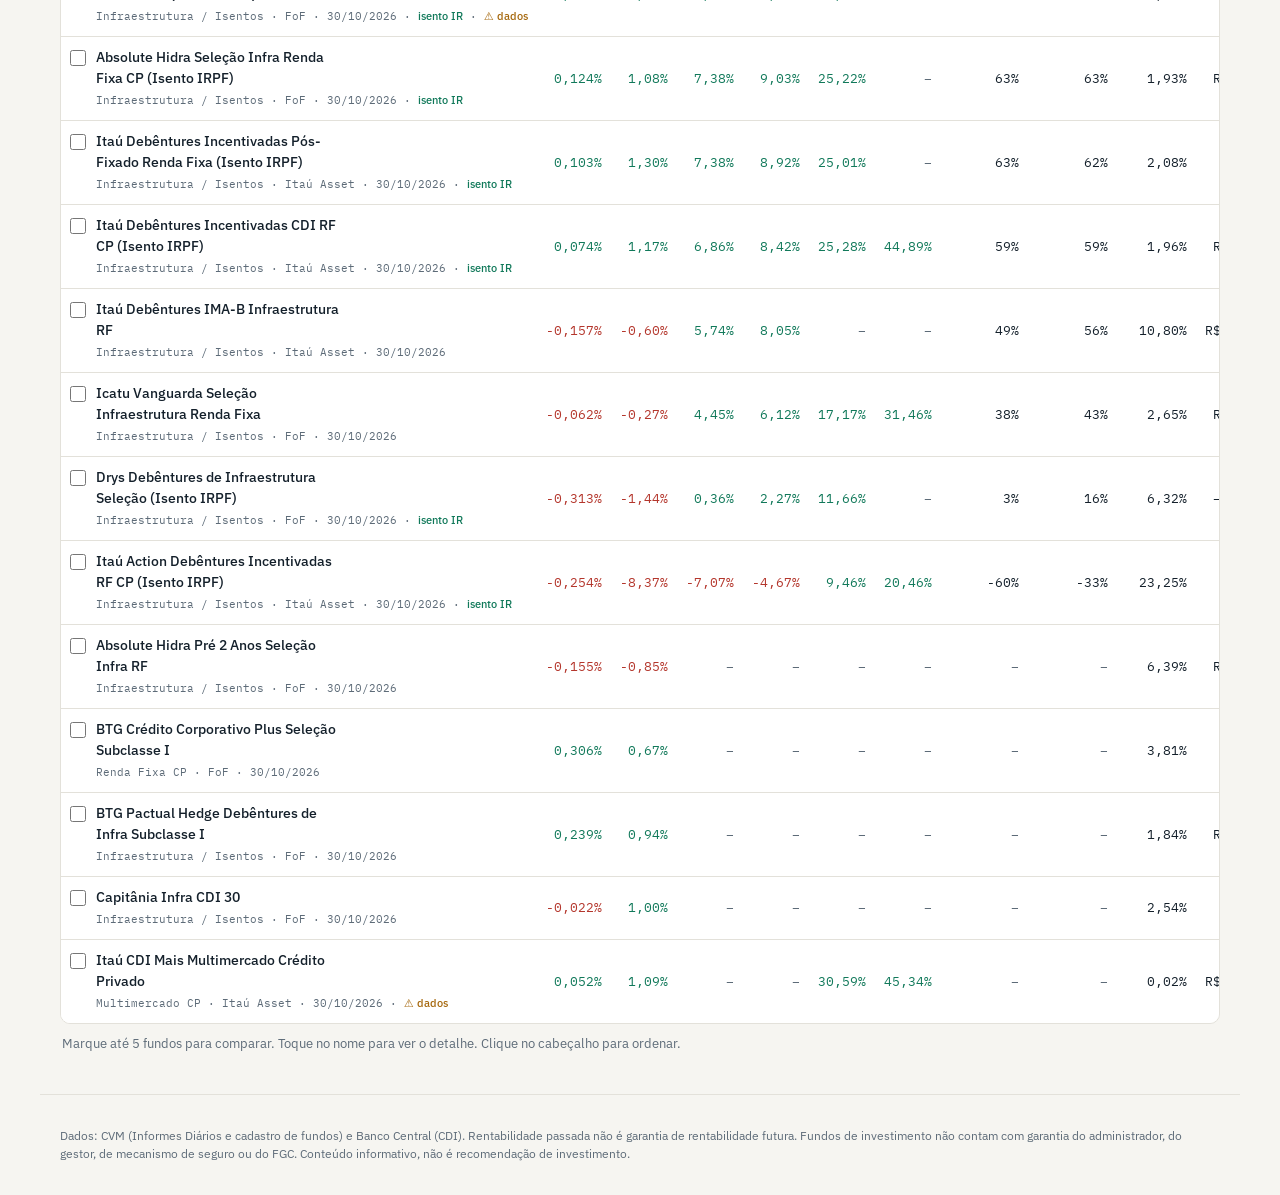
==== commit db855752: "Add files via upload" ====
--- a/docs/index.html
+++ b/docs/index.html
@@ -40,6 +40,7 @@
       <div class="filtros-chips">
         <div class="grupo-chips"><span class="rotulo-chips">Categoria</span><div id="categorias" class="chips"></div></div>
         <div class="grupo-chips" id="grupo-dist"><span class="rotulo-chips">Distribuição</span><div id="distribuicoes" class="chips"></div></div>
+        <div class="grupo-chips" id="grupo-sit" hidden><span class="rotulo-chips">Situação</span><div id="situacoes" class="chips"></div></div>
       </div>
 
       <div class="tabela-wrap">
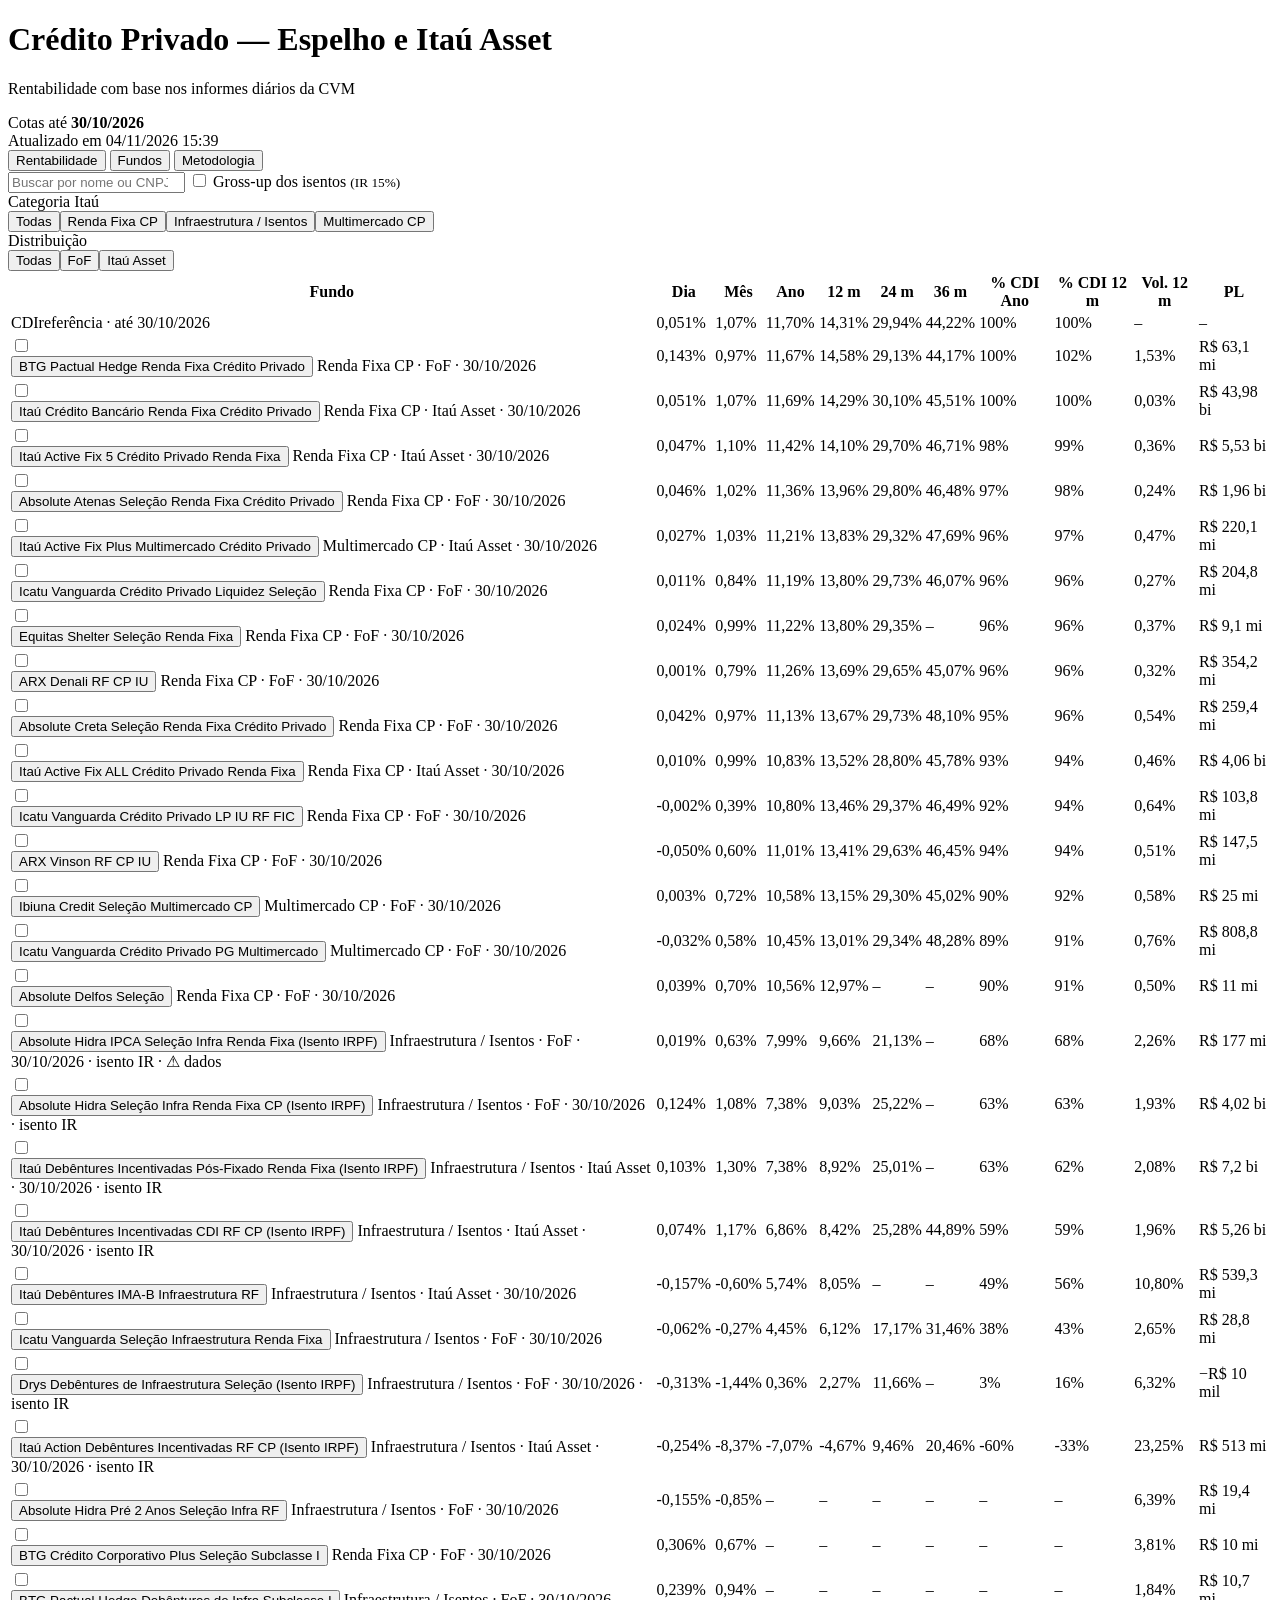
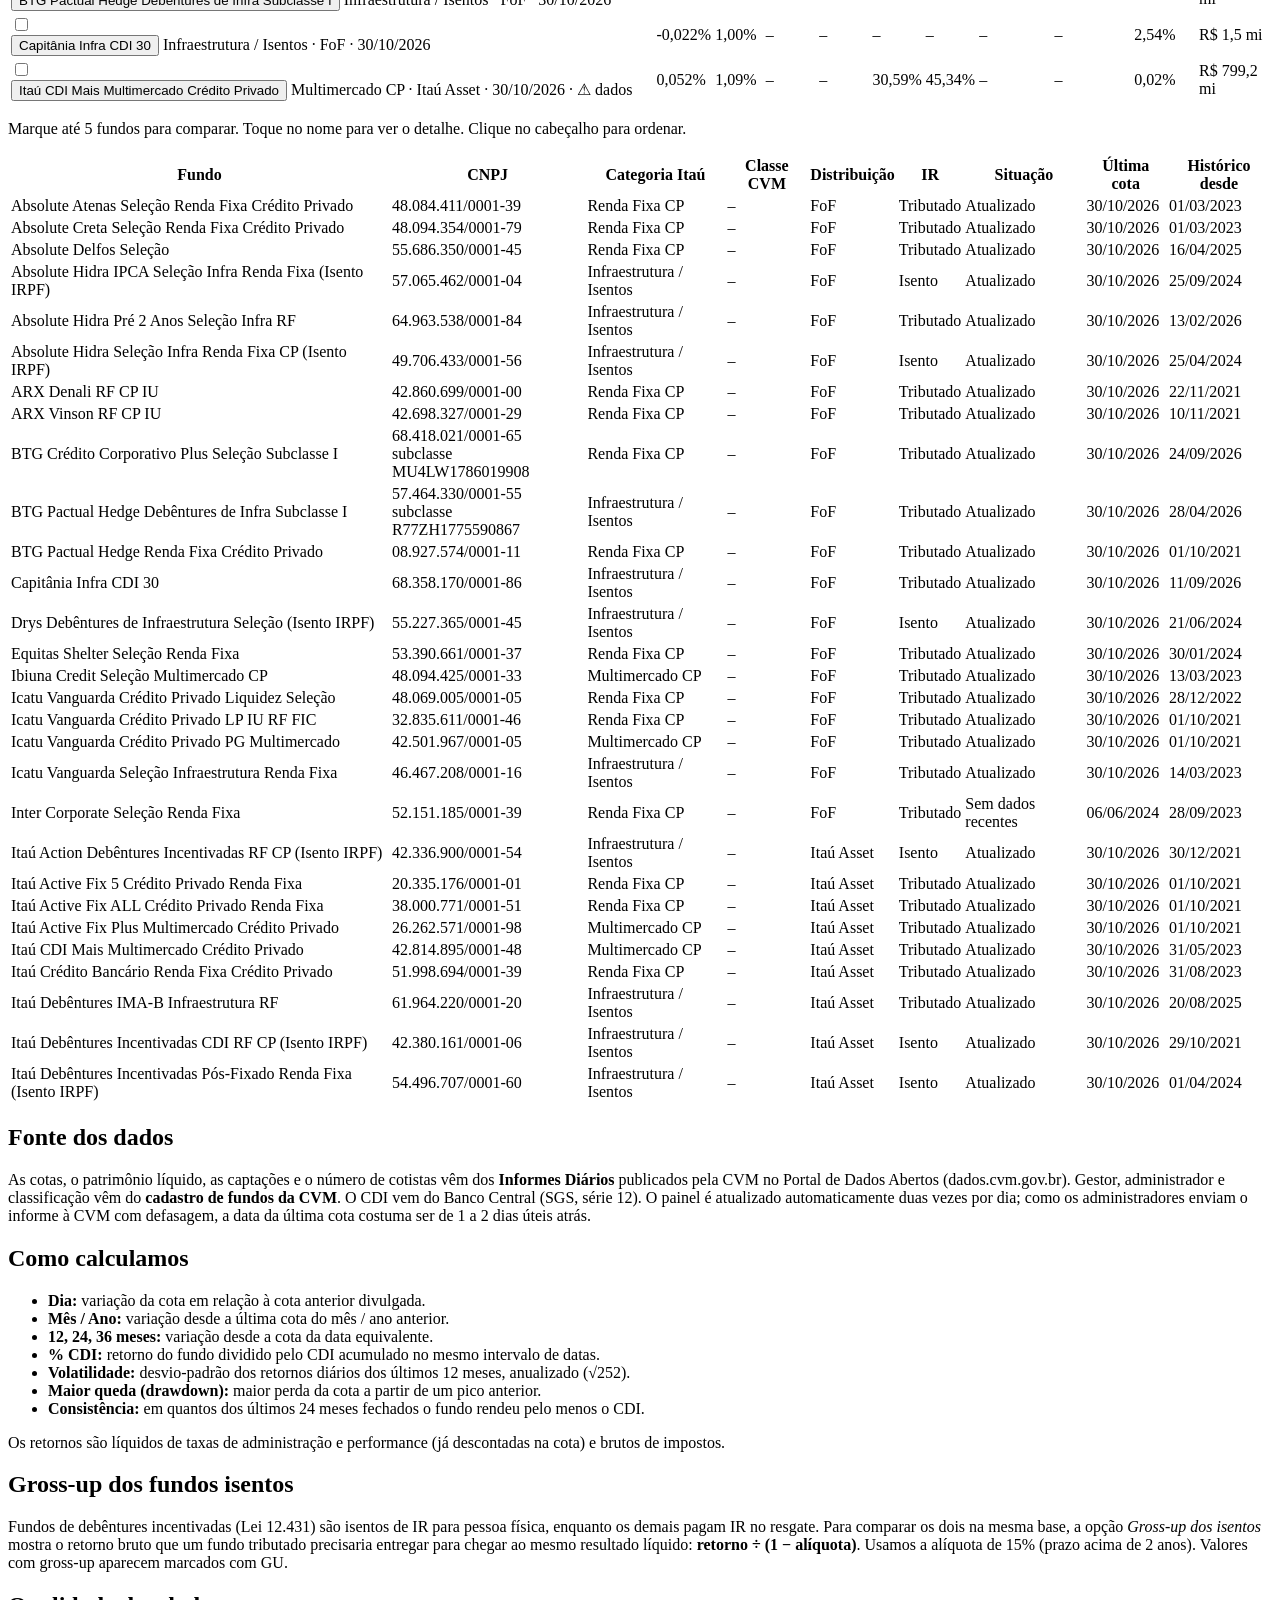
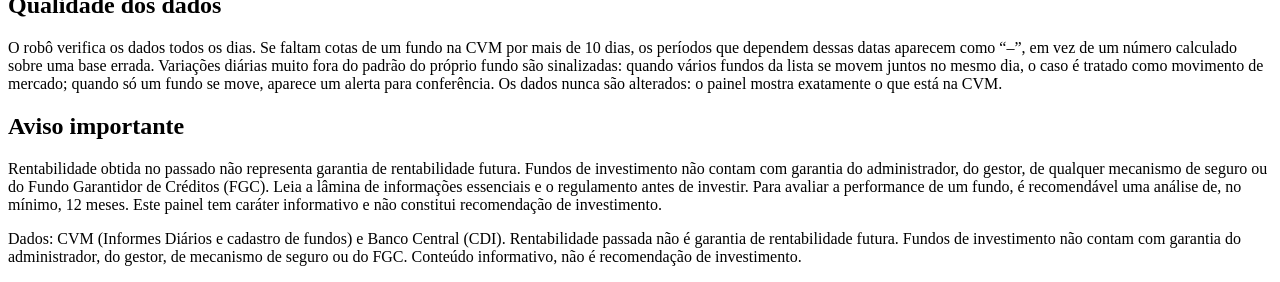
==== commit efe573ea: "Rename index_2.html to index.html" ====
--- a/docs/index.html
+++ b/docs/index.html
@@ -38,7 +38,8 @@
         </label>
       </div>
       <div class="filtros-chips">
-        <div class="grupo-chips"><span class="rotulo-chips">Categoria</span><div id="categorias" class="chips"></div></div>
+        <div class="grupo-chips"><span class="rotulo-chips">Categoria Itaú</span><div id="categorias" class="chips"></div></div>
+        <div class="grupo-chips" id="grupo-cvm" hidden><span class="rotulo-chips">Classe CVM</span><div id="classes-cvm" class="chips"></div></div>
         <div class="grupo-chips" id="grupo-dist"><span class="rotulo-chips">Distribuição</span><div id="distribuicoes" class="chips"></div></div>
         <div class="grupo-chips" id="grupo-sit" hidden><span class="rotulo-chips">Situação</span><div id="situacoes" class="chips"></div></div>
       </div>
@@ -68,10 +69,9 @@
 
     <!-- ===================== FUNDOS (gestão) ===================== -->
     <section id="aba-fundos" class="painel">
-      <div id="avisos"></div>
       <div class="tabela-wrap">
         <table class="tabela simples">
-          <thead><tr><th class="txt">Fundo</th><th class="txt">CNPJ</th><th class="txt">Categoria</th><th class="txt">Distribuição</th><th class="txt">IR</th><th class="txt">Situação</th><th>Última cota</th><th>Histórico desde</th></tr></thead>
+          <thead><tr><th class="txt">Fundo</th><th class="txt">CNPJ</th><th class="txt">Categoria Itaú</th><th class="txt">Classe CVM</th><th class="txt">Distribuição</th><th class="txt">IR</th><th class="txt">Situação</th><th>Última cota</th><th>Histórico desde</th></tr></thead>
           <tbody id="corpo-fundos"></tbody>
         </table>
       </div>
